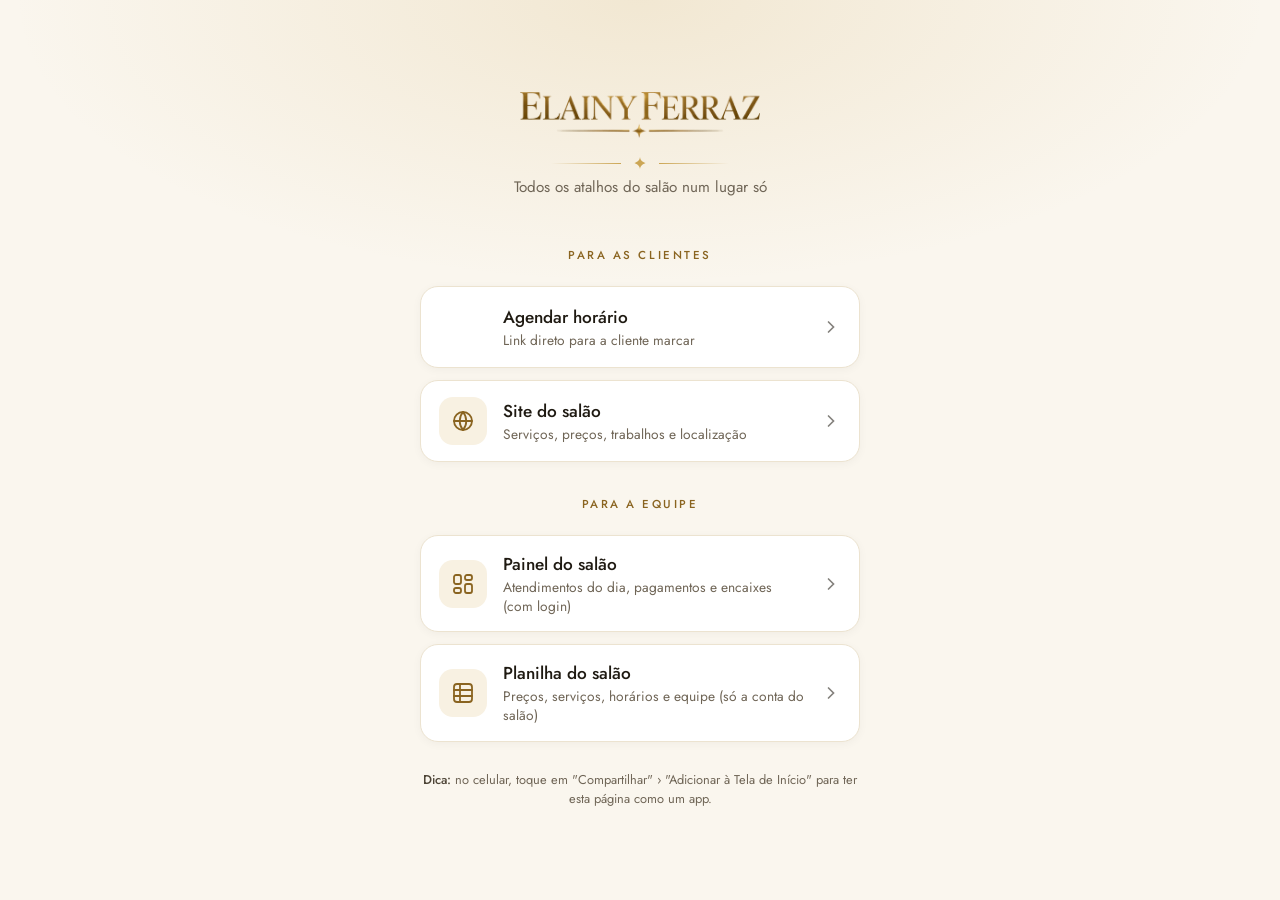
==== home/index.html @ cf661805 "Página de atalhos para a equipe (/home) Co-Authored-By: Claude Opus 5.5 <noreply@anthropic.com>" ====
<!doctype html>
<html lang="pt-BR">
<head>
  <meta charset="utf-8">
  <meta name="viewport" content="width=device-width, initial-scale=1, viewport-fit=cover">
  <title>Atalhos · Salão Elainy Ferraz</title>
  <meta name="robots" content="noindex, nofollow">
  <meta name="theme-color" content="#ffffff">
  <link rel="icon" href="../img/favicon.png" type="image/png">
  <link rel="apple-touch-icon" href="../img/apple-touch-icon.png">
  <link rel="preconnect" href="https://fonts.googleapis.com">
  <link rel="preconnect" href="https://fonts.gstatic.com" crossorigin>
  <link href="https://fonts.googleapis.com/css2?family=Jost:wght@300;400;500&display=swap" rel="stylesheet">
  <style>
    :root { --bg: #faf6ee; --ink: #1f1a12; --ink-2: #4d4436; --muted: #6f6556; --line: #ece3d0; --brand: #8a6420; --brand-50: #f8f1e2; --gold-light: #cca655;
      --gold-grad: linear-gradient(120deg, #8f6823 0%, #7b5515 45%, #8a6420 70%, #6e4d14 100%); }
    * { box-sizing: border-box; }
    body { margin: 0; min-height: 100dvh; display: grid; place-items: center; padding: 32px 16px calc(32px + env(safe-area-inset-bottom));
      background: radial-gradient(70% 45% at 50% 0%, rgb(204 166 85 / 0.18), transparent 70%), var(--bg); color: var(--ink); font: 400 16px/1.5 'Jost', system-ui, sans-serif; }
    main { width: min(440px, 100%); text-align: center; }
    .logo { width: 240px; max-width: 75%; margin: 0 auto; display: block; }
    .orn { display: flex; align-items: center; justify-content: center; gap: 12px; color: var(--gold-light); margin: 18px 0 6px; }
    .orn::before, .orn::after { content: ''; height: 1px; width: 70px; background: linear-gradient(90deg, transparent, currentColor); }
    .orn::after { background: linear-gradient(90deg, currentColor, transparent); }
    .orn svg { width: 14px; height: 14px; }
    p.sub { margin: 0 0 26px; color: var(--muted); font-size: 0.95rem; }
    nav { display: grid; gap: 12px; }
    a.link { display: flex; align-items: center; gap: 16px; padding: 16px 18px; min-height: 76px; text-align: left; text-decoration: none; color: inherit;
      background: #fff; border: 1px solid var(--line); border-radius: 18px; box-shadow: 0 2px 10px rgb(31 26 18 / 0.04);
      transition: transform .2s, box-shadow .2s, border-color .2s; }
    a.link:hover, a.link:focus-visible { transform: translateY(-2px); border-color: #d9c7a3; box-shadow: 0 12px 28px rgb(138 100 32 / 0.14); outline: none; }
    a.link:focus-visible { box-shadow: 0 0 0 3px var(--brand); }
    .ic { width: 48px; height: 48px; border-radius: 14px; display: grid; place-items: center; flex: none; background: var(--brand-50); color: var(--brand); }
    .ic svg { width: 24px; height: 24px; }
    .link--destaque { background: var(--gold-grad); border-color: transparent; color: #fff; }
    .link--destaque .ic { background: rgb(255 255 255 / 0.18); color: #fff; }
    .link--destaque small { color: rgb(255 255 255 / 0.85); }
    .txt { flex: 1; min-width: 0; }
    .txt b { display: block; font-weight: 500; font-size: 1.08rem; }
    .txt small { display: block; color: var(--muted); font-size: 0.86rem; line-height: 1.35; }
    .seta { width: 20px; height: 20px; flex: none; opacity: .55; }
    .grupo { margin: 22px 0 10px; font-size: 0.72rem; letter-spacing: 0.22em; text-transform: uppercase; color: var(--brand); font-weight: 500; }
    footer { margin-top: 28px; font-size: 0.8rem; color: var(--muted); }
    footer b { font-weight: 500; color: var(--ink-2); }
  </style>
</head>
<body>
  <main>
    <img class="logo" src="../img/logo-sm.png" alt="Elainy Ferraz" width="240" height="46">
    <div class="orn" aria-hidden="true"><svg viewBox="0 0 24 24" fill="currentColor"><path d="M12 1.5c.6 4.9 2.6 7.5 9.5 10.5-6.9 3-8.9 5.6-9.5 10.5-.6-4.9-2.6-7.5-9.5-10.5 6.9-3 8.9-5.6 9.5-10.5z"/></svg></div>
    <p class="sub">Todos os atalhos do salão num lugar só</p>

    <nav aria-label="Atalhos">
      <div class="grupo">Para as clientes</div>
      <a class="link link--destaque" href="../agendar.html">
        <span class="ic"><svg viewBox="0 0 24 24" fill="none" stroke="currentColor" stroke-width="1.8" stroke-linecap="round" stroke-linejoin="round" aria-hidden="true"><rect x="3" y="5" width="18" height="16" rx="3"/><path d="M3 10h18M8 3v4M16 3v4M9 15l2 2 4-4"/></svg></span>
        <span class="txt"><b>Agendar horário</b><small>Link direto para a cliente marcar</small></span>
        <svg class="seta" viewBox="0 0 24 24" fill="none" stroke="currentColor" stroke-width="2" stroke-linecap="round" aria-hidden="true"><path d="M9 6l6 6-6 6"/></svg>
      </a>
      <a class="link" href="../">
        <span class="ic"><svg viewBox="0 0 24 24" fill="none" stroke="currentColor" stroke-width="1.8" stroke-linecap="round" stroke-linejoin="round" aria-hidden="true"><circle cx="12" cy="12" r="9"/><path d="M3 12h18M12 3a14 14 0 0 1 0 18M12 3a14 14 0 0 0 0 18"/></svg></span>
        <span class="txt"><b>Site do salão</b><small>Serviços, preços, trabalhos e localização</small></span>
        <svg class="seta" viewBox="0 0 24 24" fill="none" stroke="currentColor" stroke-width="2" stroke-linecap="round" aria-hidden="true"><path d="M9 6l6 6-6 6"/></svg>
      </a>

      <div class="grupo">Para a equipe</div>
      <a class="link" href="../painel/">
        <span class="ic"><svg viewBox="0 0 24 24" fill="none" stroke="currentColor" stroke-width="1.8" stroke-linecap="round" stroke-linejoin="round" aria-hidden="true"><rect x="3" y="3" width="7" height="9" rx="2"/><rect x="14" y="3" width="7" height="5" rx="2"/><rect x="14" y="12" width="7" height="9" rx="2"/><rect x="3" y="16" width="7" height="5" rx="2"/></svg></span>
        <span class="txt"><b>Painel do salão</b><small>Atendimentos do dia, pagamentos e encaixes (com login)</small></span>
        <svg class="seta" viewBox="0 0 24 24" fill="none" stroke="currentColor" stroke-width="2" stroke-linecap="round" aria-hidden="true"><path d="M9 6l6 6-6 6"/></svg>
      </a>
      <a class="link" href="../planilha/">
        <span class="ic"><svg viewBox="0 0 24 24" fill="none" stroke="currentColor" stroke-width="1.8" stroke-linecap="round" stroke-linejoin="round" aria-hidden="true"><rect x="3" y="3" width="18" height="18" rx="3"/><path d="M3 9h18M3 15h18M9 3v18"/></svg></span>
        <span class="txt"><b>Planilha do salão</b><small>Preços, serviços, horários e equipe (só a conta do salão)</small></span>
        <svg class="seta" viewBox="0 0 24 24" fill="none" stroke="currentColor" stroke-width="2" stroke-linecap="round" aria-hidden="true"><path d="M9 6l6 6-6 6"/></svg>
      </a>
    </nav>

    <footer><b>Dica:</b> no celular, toque em "Compartilhar" › "Adicionar à Tela de Início" para ter esta página como um app.</footer>
  </main>
</body>
</html>
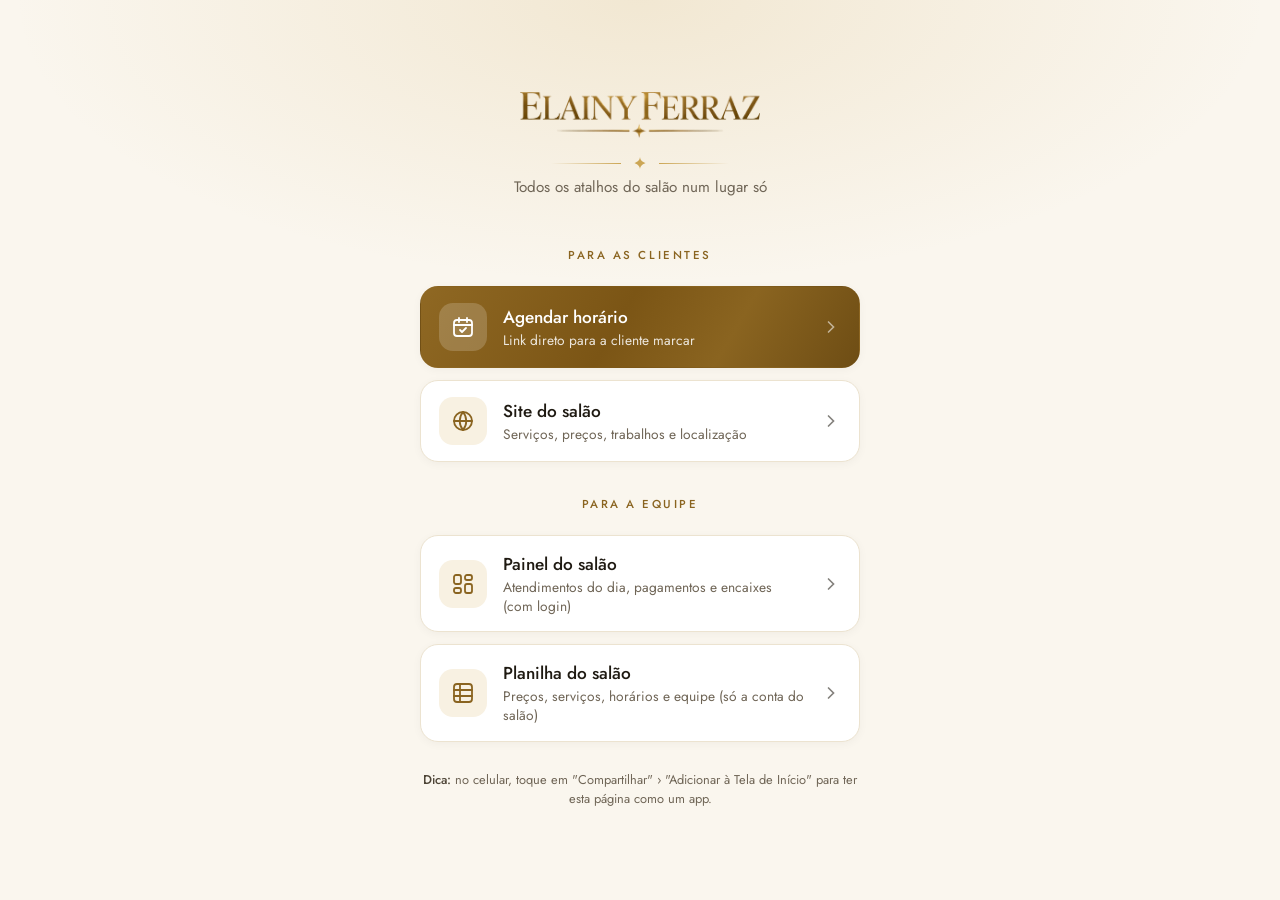
==== commit d4d1af86: "Corrige destaque dourado do atalho de agendamento Co-Authored-By: Claude Opus 5.5 <noreply@anthropic" ====
--- a/home/index.html
+++ b/home/index.html
@@ -32,9 +32,9 @@
     a.link:focus-visible { box-shadow: 0 0 0 3px var(--brand); }
     .ic { width: 48px; height: 48px; border-radius: 14px; display: grid; place-items: center; flex: none; background: var(--brand-50); color: var(--brand); }
     .ic svg { width: 24px; height: 24px; }
-    .link--destaque { background: var(--gold-grad); border-color: transparent; color: #fff; }
-    .link--destaque .ic { background: rgb(255 255 255 / 0.18); color: #fff; }
-    .link--destaque small { color: rgb(255 255 255 / 0.85); }
+    a.link--destaque { background: var(--gold-grad); border-color: transparent; color: #fff; }
+    a.link--destaque .ic { background: rgb(255 255 255 / 0.18); color: #fff; }
+    a.link--destaque small { color: rgb(255 255 255 / 0.85); }
     .txt { flex: 1; min-width: 0; }
     .txt b { display: block; font-weight: 500; font-size: 1.08rem; }
     .txt small { display: block; color: var(--muted); font-size: 0.86rem; line-height: 1.35; }
